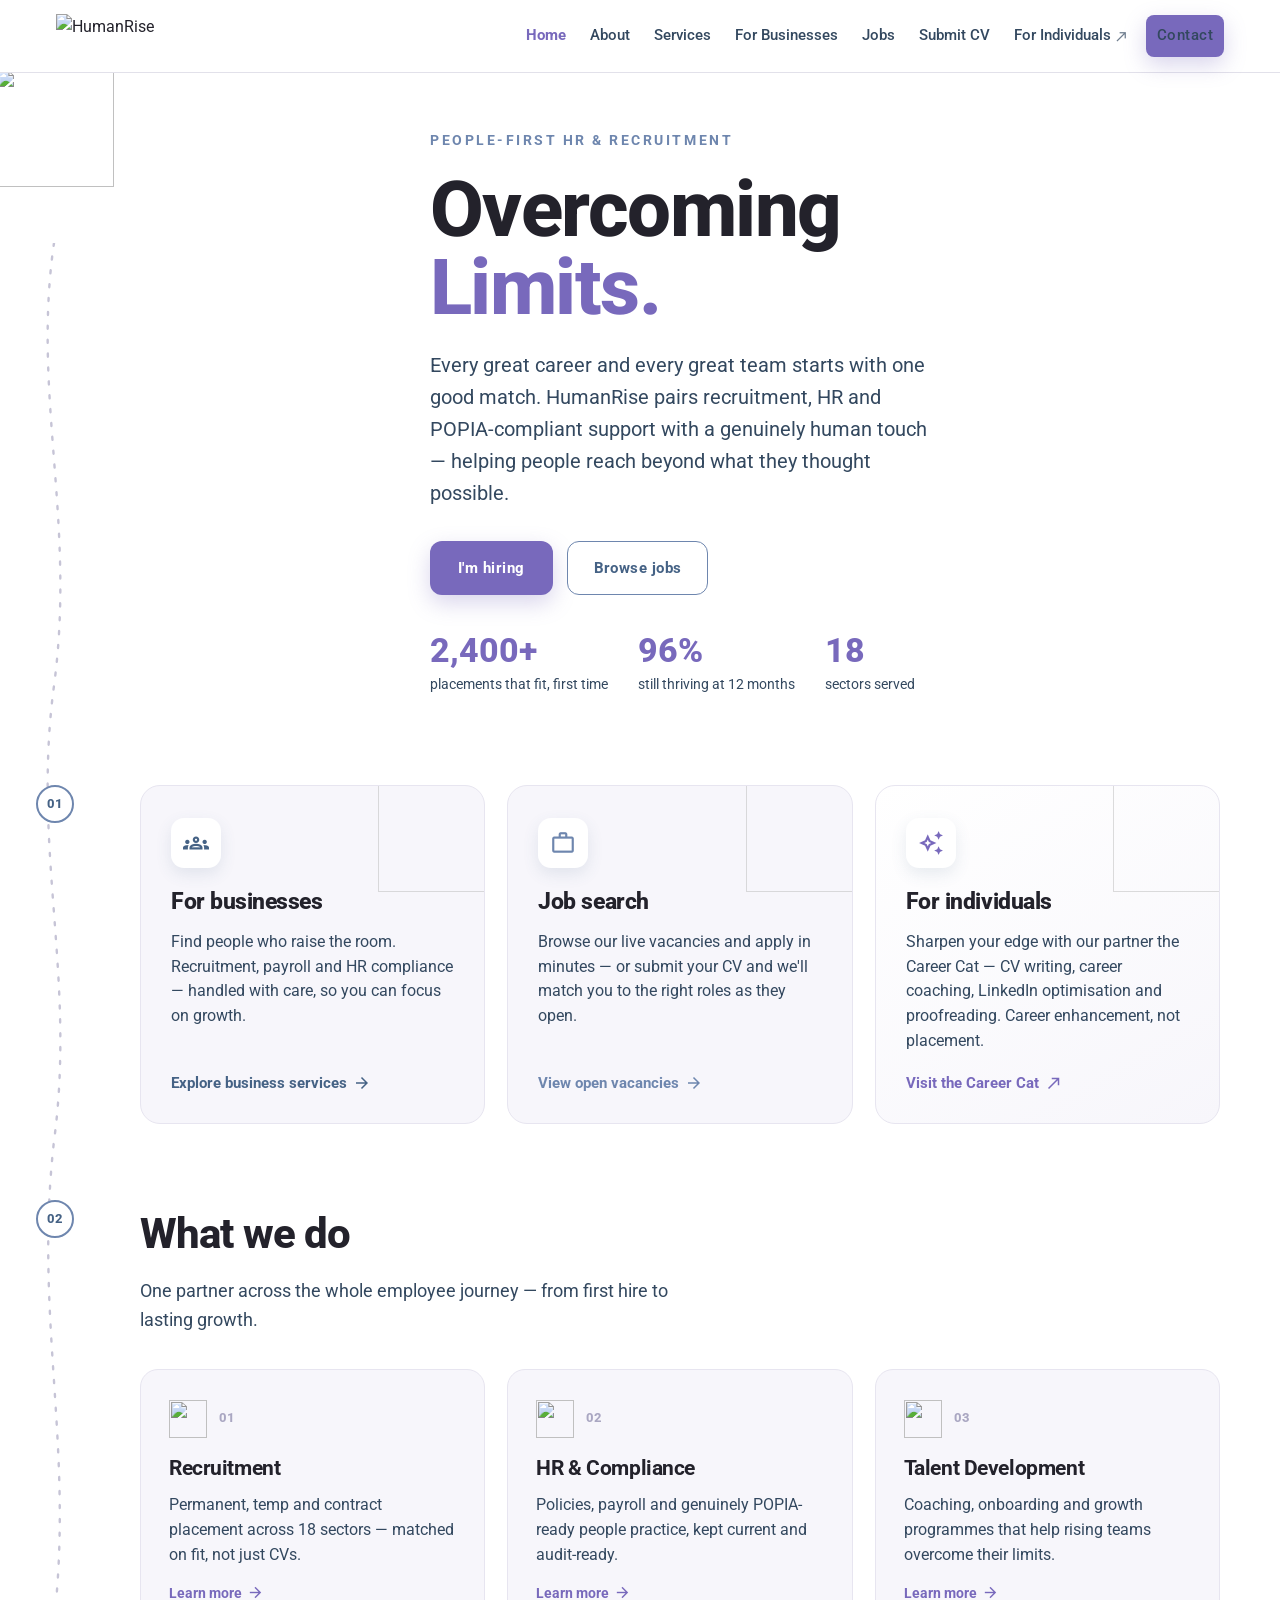
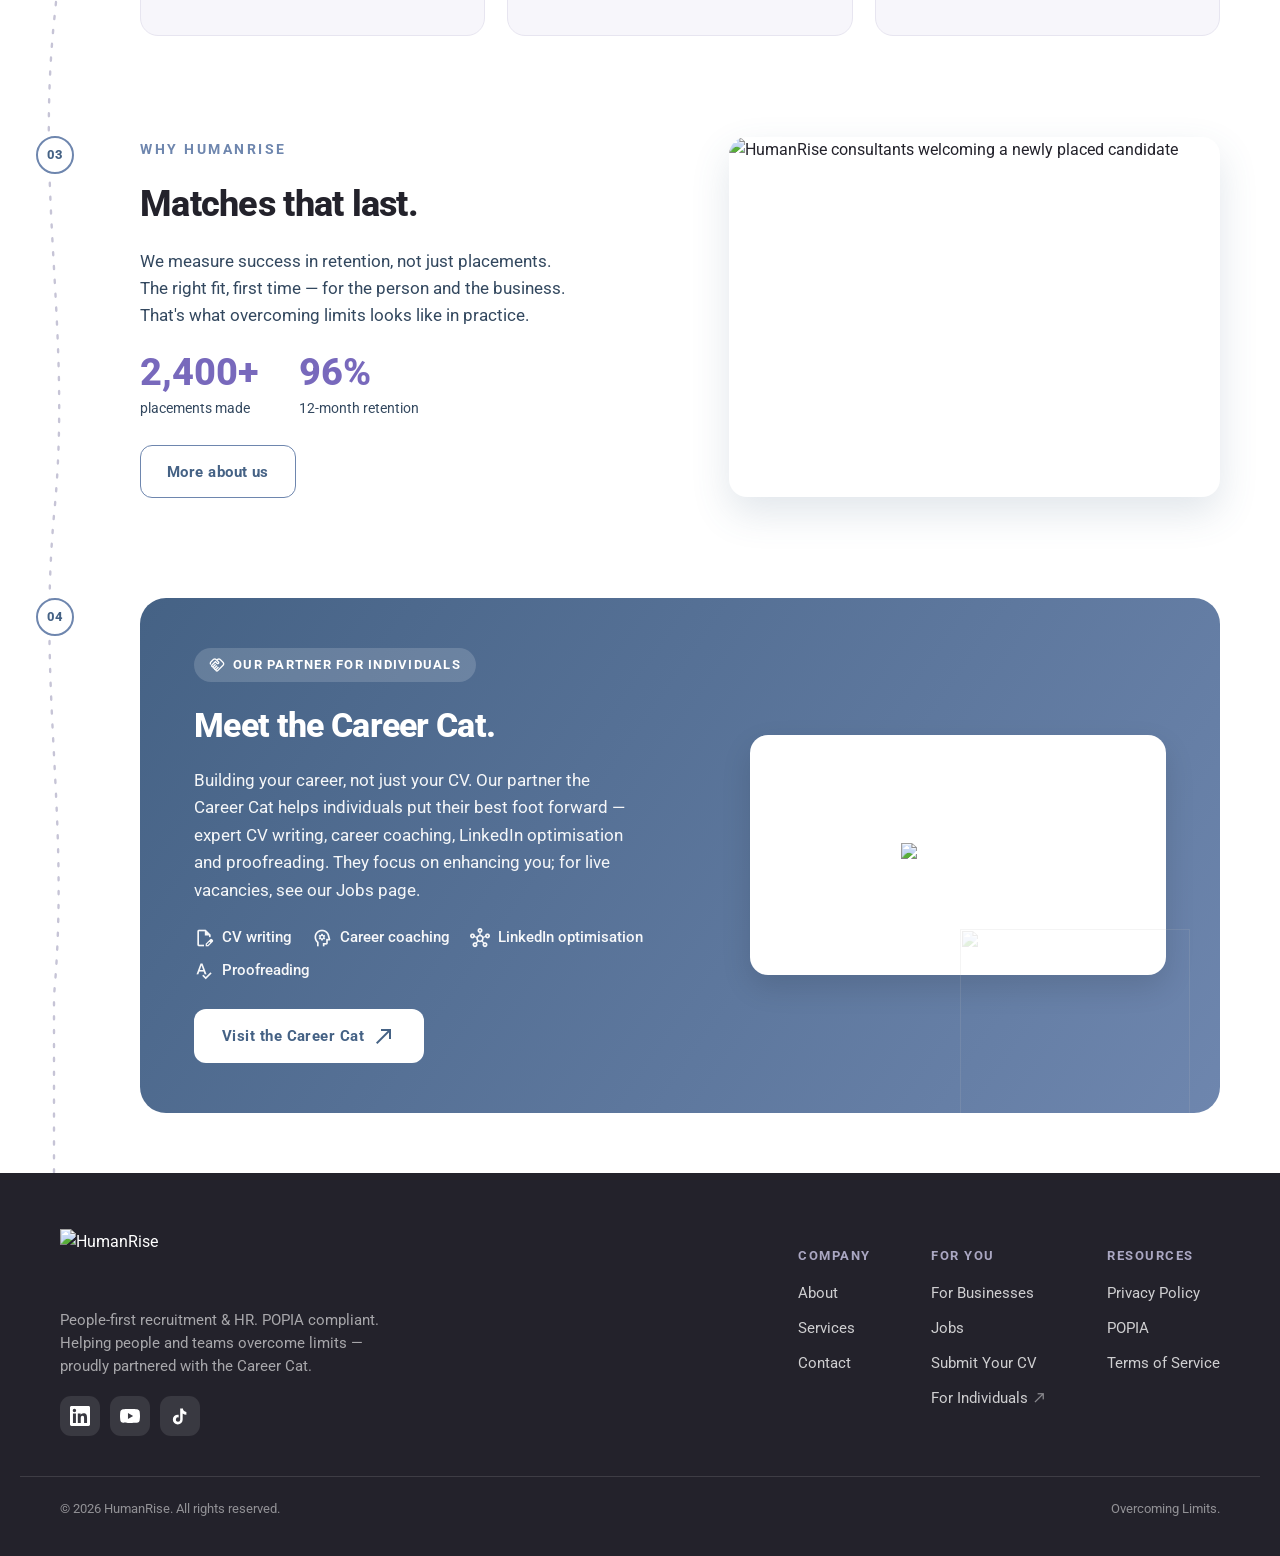
==== index.html @ ef615856 "Add files via upload" ====
<!DOCTYPE html>
<html lang="en">
<head>
<meta charset="utf-8" />
<meta name="viewport" content="width=device-width, initial-scale=1.0" />
<title>HumanRise | Overcoming Limits — People-first HR & Recruitment</title>
<meta name="description" content="HumanRise pairs recruitment, HR and POPIA-compliant support with a human touch. For businesses hiring and individuals growing their careers." />
<link rel="preconnect" href="https://fonts.googleapis.com" />
<link rel="preconnect" href="https://fonts.gstatic.com" crossorigin />
<link href="https://fonts.googleapis.com/css2?family=Roboto:wght@300;400;500;700;900&display=swap" rel="stylesheet" />
<link href="https://fonts.googleapis.com/css2?family=Material+Symbols+Outlined:opsz,wght,FILL,GRAD@24,400,0,0&display=swap" rel="stylesheet" />
<link rel="stylesheet" href="hr-styles.css" />
</head>
<body>
<header class="nav">
  <div class="nav-inner">
    <a class="brand" href="index.html" aria-label="HumanRise home"><img src="assets/hr-logo.png" alt="HumanRise" /></a>
    <nav class="nav-links">
      <a href="index.html" class="active">Home</a>
      <a href="about.html">About</a>
      <a href="services.html">Services</a>
      <a href="business.html">For Businesses</a>
      <a href="jobs.html">Jobs</a>
      <a href="submit-cv.html">Submit CV</a>
      <a href="https://careercat.co.za" target="_blank" rel="noopener" class="ext">For Individuals<span class="material-symbols-outlined">north_east</span></a>
      <a href="contact.html" class="btn btn-primary btn-sm nav-cta">Contact</a>
    </nav>
    <button class="hamburger" aria-label="Open menu" onclick="document.getElementById('mmenu').classList.add('open')"><span class="material-symbols-outlined">menu</span></button>
  </div>
</header>
<div class="mobile-menu" id="mmenu" onclick="if(event.target===this)this.classList.remove('open')">
  <div class="sheet">
    <button class="close" aria-label="Close menu" onclick="document.getElementById('mmenu').classList.remove('open')"><span class="material-symbols-outlined">close</span></button>
    <a href="index.html" class="active">Home</a>
    <a href="about.html">About</a>
    <a href="services.html">Services</a>
    <a href="business.html">For Businesses</a>
    <a href="jobs.html">Jobs</a>
    <a href="submit-cv.html">Submit CV</a>
    <a href="https://careercat.co.za" target="_blank" rel="noopener" class="ext">For Individuals <span class="material-symbols-outlined">north_east</span></a>
    <a href="contact.html" class="btn btn-primary" style="margin-top:12px;justify-content:center">Contact</a>
  </div>
</div>
<div class="page">
  <svg class="trail" viewBox="0 0 80 2000" preserveAspectRatio="none" aria-hidden="true">
    <path d="M40 0 C 18 120, 62 220, 40 350 C 18 480, 62 580, 40 710 C 20 850, 60 950, 40 1090 C 22 1230, 58 1340, 40 1480 C 24 1620, 56 1720, 40 1860 L40 2000" />
  </svg>
  <section class="hero">
    <img class="hero-star" src="assets/star-purple.png" alt="" aria-hidden="true" />
    <div class="wrap lead">
      <span class="eyebrow">People-first HR &amp; Recruitment</span>
      <h1>Overcoming<br /><span class="accent">Limits.</span></h1>
      <p class="sub">Every great career and every great team starts with one good match. HumanRise pairs recruitment, HR and POPIA-compliant support with a genuinely human touch — helping people reach beyond what they thought possible.</p>
      <div class="actions">
        <a href="business.html" class="btn btn-primary">I'm hiring</a>
        <a href="jobs.html" class="btn btn-ghost">Browse jobs</a>
      </div>
      <div class="trust">
        <div class="stat"><div class="n">2,400+</div><div class="l">placements that fit, first time</div></div>
        <div class="stat"><div class="n">96%</div><div class="l">still thriving at 12 months</div></div>
        <div class="stat"><div class="n">18</div><div class="l">sectors served</div></div>
      </div>
    </div>
  </section>
  <section class="paths">
    <div class="marker">01</div>
    <div class="wrap">
      <div class="paths-grid">
        <div class="path biz">
          <img class="star-bg" src="assets/star-faint.png" alt="" aria-hidden="true" />
          <div class="ic"><span class="material-symbols-outlined" style="color:var(--deep)">groups</span></div>
          <h3>For businesses</h3>
          <p>Find people who raise the room. Recruitment, payroll and HR compliance — handled with care, so you can focus on growth.</p>
          <a href="business.html" class="go">Explore business services <span class="material-symbols-outlined">arrow_forward</span></a>
        </div>
        <div class="path jobs">
          <img class="star-bg" src="assets/star-faint.png" alt="" aria-hidden="true" />
          <div class="ic"><span class="material-symbols-outlined" style="color:var(--slate)">work</span></div>
          <h3>Job search</h3>
          <p>Browse our live vacancies and apply in minutes — or submit your CV and we'll match you to the right roles as they open.</p>
          <a href="jobs.html" class="go">View open vacancies <span class="material-symbols-outlined">arrow_forward</span></a>
        </div>
        <div class="path ind">
          <img class="star-bg" src="assets/star-faint.png" alt="" aria-hidden="true" />
          <div class="ic"><span class="material-symbols-outlined" style="color:var(--purple)">auto_awesome</span></div>
          <h3>For individuals</h3>
          <p>Sharpen your edge with our partner the Career Cat — CV writing, career coaching, LinkedIn optimisation and proofreading. Career enhancement, not placement.</p>
          <a href="https://careercat.co.za" target="_blank" rel="noopener" class="go">Visit the Career Cat <span class="material-symbols-outlined">north_east</span></a>
        </div>
      </div>
    </div>
  </section>
  <section class="services">
    <div class="marker">02</div>
    <div class="wrap">
      <div class="sec-head"><h2>What we do</h2><p>One partner across the whole employee journey — from first hire to lasting growth.</p></div>
      <div class="svc-grid">
        <div class="svc"><div class="top"><img src="assets/star-purple.png" alt="" /><span class="num">01</span></div><h3>Recruitment</h3><p>Permanent, temp and contract placement across 18 sectors — matched on fit, not just CVs.</p><a class="more" href="services.html">Learn more <span class="material-symbols-outlined">arrow_forward</span></a></div>
        <div class="svc"><div class="top"><img src="assets/star-slate.png" alt="" /><span class="num">02</span></div><h3>HR &amp; Compliance</h3><p>Policies, payroll and genuinely POPIA-ready people practice, kept current and audit-ready.</p><a class="more" href="services.html">Learn more <span class="material-symbols-outlined">arrow_forward</span></a></div>
        <div class="svc"><div class="top"><img src="assets/star-deep.png" alt="" /><span class="num">03</span></div><h3>Talent Development</h3><p>Coaching, onboarding and growth programmes that help rising teams overcome their limits.</p><a class="more" href="services.html">Learn more <span class="material-symbols-outlined">arrow_forward</span></a></div>
      </div>
    </div>
  </section>
  <section class="proof">
    <div class="marker">03</div>
    <div class="wrap">
      <div class="proof-grid">
        <div>
          <span class="eyebrow">Why HumanRise</span>
          <h2 style="margin-top:14px">Matches that last.</h2>
          <p>We measure success in retention, not just placements. The right fit, first time — for the person and the business. That's what overcoming limits looks like in practice.</p>
          <div class="nums"><div><div class="n">2,400+</div><div class="l">placements made</div></div><div><div class="n">96%</div><div class="l">12-month retention</div></div></div>
          <div style="margin-top:26px"><a href="about.html" class="btn btn-ghost">More about us</a></div>
        </div>
        <img class="media-img" src="assets/team-1.jpg" alt="HumanRise consultants welcoming a newly placed candidate" />
      </div>
    </div>
  </section>
  <section class="partner">
    <div class="marker">04</div>
    <div class="wrap">
      <div class="partner-card">
        <img class="bg-star" src="assets/star-white.png" alt="" aria-hidden="true" />
        <div class="inner">
          <span class="kicker"><span class="material-symbols-outlined" style="font-size:16px">handshake</span> Our partner for individuals</span>
          <h2>Meet the Career Cat.</h2>
          <p class="body">Building your career, not just your CV. Our partner the Career Cat helps individuals put their best foot forward — expert CV writing, career coaching, LinkedIn optimisation and proofreading. They focus on enhancing you; for live vacancies, see our Jobs page.</p>
          <div class="feats">
            <span class="feat"><span class="material-symbols-outlined">edit_document</span> CV writing</span>
            <span class="feat"><span class="material-symbols-outlined">psychology</span> Career coaching</span>
            <span class="feat"><span class="material-symbols-outlined">hub</span> LinkedIn optimisation</span>
            <span class="feat"><span class="material-symbols-outlined">spellcheck</span> Proofreading</span>
          </div>
          <a href="https://careercat.co.za" target="_blank" rel="noopener" class="btn btn-light">Visit the Career Cat <span class="material-symbols-outlined">north_east</span></a>
        </div>
        <div class="cat-logo-card"><img src="assets/careercat-logo.png" alt="the Career Cat" /></div>
      </div>
    </div>
  </section>
</div>
<footer class="site">
  <div class="foot-grid">
    <div class="foot-brand">
      <img src="assets/hr-logo-white.png" alt="HumanRise" />
      <p>People-first recruitment &amp; HR. POPIA compliant. Helping people and teams overcome limits — proudly partnered with the Career Cat.</p>
      <div class="socials">
        <a href="https://www.linkedin.com/company/humanriseza/" target="_blank" rel="noopener" aria-label="LinkedIn"><svg viewBox="0 0 24 24" aria-hidden="true"><path d="M20.45 20.45h-3.56v-5.57c0-1.33-.03-3.04-1.85-3.04-1.86 0-2.14 1.45-2.14 2.94v5.67H9.35V9h3.41v1.56h.05c.48-.9 1.64-1.85 3.37-1.85 3.6 0 4.27 2.37 4.27 5.46v6.28zM5.34 7.43a2.07 2.07 0 1 1 0-4.14 2.07 2.07 0 0 1 0 4.14zM7.12 20.45H3.56V9h3.56v11.45zM22.23 0H1.77C.79 0 0 .77 0 1.73v20.54C0 23.23.79 24 1.77 24h20.46c.98 0 1.77-.77 1.77-1.73V1.73C24 .77 23.21 0 22.23 0z"/></svg></a>
        <a href="https://www.youtube.com/@HumanRiseZA" target="_blank" rel="noopener" aria-label="YouTube"><svg viewBox="0 0 24 24" aria-hidden="true"><path d="M23.5 6.2a3.02 3.02 0 0 0-2.12-2.14C19.5 3.55 12 3.55 12 3.55s-7.5 0-9.38.51A3.02 3.02 0 0 0 .5 6.2 31.4 31.4 0 0 0 0 12a31.4 31.4 0 0 0 .5 5.8 3.02 3.02 0 0 0 2.12 2.14c1.88.51 9.38.51 9.38.51s7.5 0 9.38-.51a3.02 3.02 0 0 0 2.12-2.14A31.4 31.4 0 0 0 24 12a31.4 31.4 0 0 0-.5-5.8zM9.55 15.57V8.43L15.82 12l-6.27 3.57z"/></svg></a>
        <a href="https://www.tiktok.com/@humanriseza" target="_blank" rel="noopener" aria-label="TikTok"><svg viewBox="0 0 24 24" aria-hidden="true"><path d="M16.6 5.82a4.28 4.28 0 0 1-1.07-2.82h-3.29v13.4a2.59 2.59 0 0 1-2.59 2.5 2.59 2.59 0 1 1 .73-5.08v-3.34a5.92 5.92 0 0 0-1.06-.09 5.9 5.9 0 1 0 5.9 5.9V8.99a7.57 7.57 0 0 0 4.43 1.42V7.13a4.28 4.28 0 0 1-3.05-1.31z"/></svg></a>
      </div>
    </div>
    <div class="foot-cols">
      <div class="col"><h4>Company</h4><a href="about.html">About</a><a href="services.html">Services</a><a href="contact.html">Contact</a></div>
      <div class="col"><h4>For you</h4><a href="business.html">For Businesses</a><a href="jobs.html">Jobs</a><a href="submit-cv.html">Submit Your CV</a><a href="https://careercat.co.za" target="_blank" rel="noopener">For Individuals <span class="material-symbols-outlined">north_east</span></a></div>
      <div class="col"><h4>Resources</h4><a href="#">Privacy Policy</a><a href="#">POPIA</a><a href="#">Terms of Service</a></div>
    </div>
  </div>
  <div class="foot-bottom"><span>© 2026 HumanRise. All rights reserved.</span><span>Overcoming Limits.</span></div>
</footer>
</body>
</html>
---- hr-styles.css ----
/* ===========================================================
   HumanRise — shared site styles
   Brand palette from HumanRise Colour Palette.pdf
   =========================================================== */
:root{
  --white:#FFFFFF;
  --lav:#8E8AAE;
  --purple:#7869BC;     /* primary */
  --slate:#6E86AE;
  --deep:#456285;
  --ink:#23222B;
  --deep700:#33485F;
  --lav050:#F7F6FB;
  --lav100:#E7E5F0;
  --lav200:#C6C4D6;
  --lav300:#AAA7C2;
  --sky:#F4F7FA;
  --line:#E2E1EA;
  --maxw:1240px;
  --gutter:120px;
  --rail:54px;
}
*{box-sizing:border-box;}
html{scroll-behavior:smooth;}
body{margin:0;background:var(--white);color:var(--ink);
  font-family:'Roboto',system-ui,-apple-system,sans-serif;
  -webkit-font-smoothing:antialiased;line-height:1.6;}
.material-symbols-outlined{font-variation-settings:'FILL' 0,'wght' 400,'GRAD' 0,'opsz' 24;}
a{color:inherit;text-decoration:none;}
h1,h2,h3{margin:0;letter-spacing:-0.02em;text-wrap:balance;}
p{margin:0;}
img{display:block;max-width:100%;}

/* ---------- buttons ---------- */
.btn{display:inline-flex;align-items:center;gap:8px;border:none;cursor:pointer;white-space:nowrap;
  font-family:'Roboto';font-weight:700;font-size:15px;letter-spacing:.03em;
  padding:15px 28px;border-radius:12px;transition:transform .15s ease,box-shadow .2s ease,background .2s ease;}
.btn:active{transform:scale(.97);}
.btn-primary{background:var(--purple);color:#fff;box-shadow:0 8px 22px rgba(120,105,188,.28);}
.btn-primary:hover{background:#6a5bb0;box-shadow:0 12px 28px rgba(120,105,188,.36);}
.btn-ghost{background:#fff;color:var(--deep);border:1.6px solid var(--slate);padding:13.4px 26px;}
.btn-ghost:hover{background:var(--lav050);}
.btn-light{background:#fff;color:var(--deep);}
.btn-light:hover{box-shadow:0 12px 28px rgba(0,0,0,.18);}
.btn-sm{padding:11px 20px;font-size:13.5px;border-radius:10px;}

/* ---------- top nav ---------- */
header.nav{position:sticky;top:0;z-index:50;background:rgba(255,255,255,.9);
  backdrop-filter:blur(12px);border-bottom:1px solid var(--line);}
.nav-inner{max-width:var(--maxw);margin:0 auto;padding:14px 36px;
  display:flex;align-items:center;justify-content:space-between;gap:18px;}
.brand img{height:44px;width:auto;}
.nav-links{display:flex;align-items:center;gap:2px;}
.nav-links a{padding:9px 11px;border-radius:8px;font-size:14.5px;font-weight:500;
  color:var(--deep700);transition:background .15s,color .15s;white-space:nowrap;}
.nav-links a:hover{background:var(--lav050);color:var(--purple);}
.nav-links a.active{color:var(--purple);font-weight:700;}
.nav-links a.ext{display:inline-flex;align-items:center;gap:3px;}
.nav-links a.ext .material-symbols-outlined{font-size:15px;opacity:.7;}
.nav-cta{margin-left:4px;}
.hamburger{display:none;background:none;border:none;cursor:pointer;color:var(--deep);
  width:44px;height:44px;align-items:center;justify-content:center;}
.hamburger .material-symbols-outlined{font-size:30px;}

/* ---------- mobile menu ---------- */
.mobile-menu{display:none;}

/* ---------- shared layout ---------- */
.wrap{max-width:var(--maxw);margin:0 auto;padding-left:var(--gutter);padding-right:40px;}
.wrap-c{max-width:var(--maxw);margin:0 auto;padding:0 40px;}
.eyebrow{font-size:14px;font-weight:700;letter-spacing:.18em;text-transform:uppercase;color:var(--slate);}
section{position:relative;z-index:1;}
.ph{border-radius:18px;background:var(--sky);border:1px dashed var(--lav200);
  display:flex;flex-direction:column;align-items:center;justify-content:center;gap:8px;
  color:var(--lav300);font-size:12.5px;letter-spacing:.14em;text-transform:uppercase;font-weight:600;min-height:300px;}
.ph .material-symbols-outlined{font-size:34px;}

/* ---------- home: rising trail ---------- */
.page{position:relative;overflow:hidden;}
.trail{position:absolute;left:calc(var(--rail) - 40px);top:170px;width:80px;height:calc(100% - 170px);
  z-index:0;pointer-events:none;}
.trail path{stroke:var(--lav200);stroke-width:2.4;fill:none;stroke-linecap:round;stroke-dasharray:2 9;}
.marker{position:absolute;left:calc(var(--rail) - 18px);width:38px;height:38px;border-radius:50%;
  background:#fff;border:2px solid var(--slate);display:flex;align-items:center;justify-content:center;
  font-size:13px;font-weight:800;color:var(--deep);z-index:2;}

/* ---------- home hero ---------- */
.hero{padding:54px 0 60px;}
.hero .lead{max-width:660px;}
.hero h1{font-size:78px;line-height:1.0;font-weight:800;margin:18px 0 22px;}
.hero h1 .accent{color:var(--purple);}
.hero-star{position:absolute;left:calc(var(--rail) - 58px);top:-4px;width:118px;height:118px;z-index:2;}
.hero p.sub{font-size:20px;line-height:1.6;color:var(--deep700);max-width:560px;margin-bottom:32px;}
.hero .actions{display:flex;flex-wrap:wrap;gap:14px;}
.hero .trust{display:flex;gap:30px;margin-top:38px;flex-wrap:wrap;}
.hero .trust .stat .n{font-size:34px;font-weight:800;color:var(--purple);line-height:1;}
.hero .trust .stat .l{font-size:14px;color:var(--deep700);margin-top:6px;}

/* ---------- home: 3 path boxes ---------- */
.paths{padding:30px 0 26px;}
.paths-grid{display:grid;grid-template-columns:repeat(3,1fr);gap:22px;}
.path{border-radius:20px;padding:32px 30px 28px;position:relative;overflow:hidden;
  border:1px solid var(--lav100);background:var(--lav050);display:flex;flex-direction:column;
  transition:transform .25s ease,box-shadow .25s ease;}
.path:hover{transform:translateY(-5px);box-shadow:0 16px 36px rgba(69,98,133,.13);}
.path .star-bg{position:absolute;right:-22px;top:-22px;width:128px;height:128px;opacity:.55;}
.path .ic{width:50px;height:50px;border-radius:13px;background:#fff;display:flex;align-items:center;
  justify-content:center;box-shadow:0 6px 16px rgba(69,98,133,.12);margin-bottom:16px;position:relative;}
.path .ic .material-symbols-outlined{font-size:26px;}
.path h3{font-size:23px;font-weight:800;margin-bottom:9px;position:relative;}
.path p{font-size:15.5px;color:var(--deep700);margin-bottom:18px;position:relative;flex:1;}
.path .go{font-size:14.5px;font-weight:700;display:inline-flex;align-items:center;gap:6px;position:relative;}
.path .go .material-symbols-outlined{font-size:18px;}
.path.biz .go{color:var(--deep);}
.path.jobs .go{color:var(--slate);}
.path.ind .go{color:var(--purple);}
.path.ind{background:linear-gradient(150deg,#fff,var(--lav050));}

/* ---------- section heading ---------- */
.sec-head{margin-bottom:34px;}
.sec-head h2{font-size:42px;font-weight:800;}
.sec-head p{font-size:18px;color:var(--deep700);margin-top:10px;max-width:560px;}
.sec-head.center{text-align:center;}
.sec-head.center p{margin-left:auto;margin-right:auto;}

/* ---------- services cards ---------- */
.services{padding:50px 0;}
.svc-grid{display:grid;grid-template-columns:repeat(3,1fr);gap:22px;}
.svc{background:var(--lav050);border:1px solid var(--lav100);border-radius:18px;padding:30px 28px;
  transition:transform .25s ease,box-shadow .25s ease;}
.svc:hover{transform:translateY(-5px);box-shadow:0 16px 36px rgba(69,98,133,.13);}
.svc .top{display:flex;align-items:center;gap:12px;margin-bottom:14px;}
.svc .top img{width:38px;height:38px;}
.svc .top .num{font-size:13px;font-weight:800;color:var(--lav300);}
.svc h3{font-size:21px;font-weight:700;margin-bottom:8px;}
.svc p{font-size:15.5px;color:var(--deep700);}
.svc a.more{display:inline-flex;align-items:center;gap:5px;margin-top:14px;font-size:14px;font-weight:700;color:var(--purple);}
.svc a.more .material-symbols-outlined{font-size:17px;}

/* ---------- proof ---------- */
.proof{padding:50px 0;}
.proof-grid{display:grid;grid-template-columns:1.05fr 0.95fr;gap:46px;align-items:center;}
.proof h2{font-size:36px;font-weight:800;margin-bottom:14px;}
.proof p{font-size:17px;color:var(--deep700);max-width:440px;margin-bottom:24px;}
.proof .nums{display:flex;gap:40px;}
.proof .nums .n{font-size:38px;font-weight:800;color:var(--purple);line-height:1;}
.proof .nums .l{font-size:14px;color:var(--deep700);margin-top:6px;}

/* ---------- CareerCat partner band ---------- */
.partner{padding:50px 0 60px;}
.partner-card{display:grid;grid-template-columns:1.1fr 0.9fr;gap:48px;align-items:center;
  background:linear-gradient(125deg,var(--deep),var(--slate));border-radius:26px;padding:50px 54px;
  color:#fff;position:relative;overflow:hidden;}
.partner-card .bg-star{position:absolute;right:30px;bottom:-46px;width:230px;height:230px;opacity:.16;}
.partner-card .inner{position:relative;}
.partner .kicker{display:inline-flex;align-items:center;gap:8px;background:rgba(255,255,255,.16);
  padding:7px 15px;border-radius:999px;font-size:12.5px;font-weight:700;letter-spacing:.1em;
  text-transform:uppercase;margin-bottom:16px;}
.partner h2{font-size:34px;font-weight:800;margin-bottom:14px;}
.partner p.body{font-size:17px;line-height:1.62;opacity:.94;max-width:440px;margin-bottom:22px;}
.partner .feats{display:flex;flex-wrap:wrap;gap:10px 20px;margin-bottom:26px;}
.partner .feat{display:flex;align-items:center;gap:8px;font-size:14.5px;font-weight:500;opacity:.95;}
.partner .feat .material-symbols-outlined{font-size:20px;}
.cat-preview{background:rgba(255,255,255,.1);border:1px solid rgba(255,255,255,.18);border-radius:18px;
  min-height:240px;display:flex;flex-direction:column;align-items:center;justify-content:center;gap:10px;
  color:rgba(255,255,255,.85);}
.cat-preview .material-symbols-outlined{font-size:40px;}
.cat-preview .pill{font-size:12px;letter-spacing:.14em;text-transform:uppercase;font-weight:600;opacity:.8;}

/* ---------- inner-page hero ---------- */
.page-hero{background:var(--lav050);border-bottom:1px solid var(--lav100);padding:60px 0 56px;position:relative;overflow:hidden;}
.page-hero .bg-star{position:absolute;right:-30px;top:-40px;width:260px;height:260px;opacity:.5;pointer-events:none;}
.page-hero .crumb{font-size:13px;font-weight:600;letter-spacing:.04em;color:var(--lav300);margin-bottom:14px;}
.page-hero .crumb a:hover{color:var(--purple);}
.page-hero h1{font-size:54px;line-height:1.05;font-weight:800;max-width:780px;margin-bottom:16px;}
.page-hero h1 .accent{color:var(--purple);}
.page-hero p{font-size:19px;color:var(--deep700);max-width:620px;}
.page-hero .actions{display:flex;flex-wrap:wrap;gap:14px;margin-top:26px;}

/* generic section spacing for inner pages */
.block{padding:62px 0;}
.block.alt{background:var(--lav050);}
.lede{font-size:20px;line-height:1.7;color:var(--deep700);max-width:760px;}

/* feature list (two-col text) */
.feature-row{display:grid;grid-template-columns:1fr 1fr;gap:50px;align-items:center;}
.feature-row.rev .txt{order:2;}
.feature-row h2{font-size:34px;font-weight:800;margin-bottom:14px;}
.feature-row p{font-size:16.5px;color:var(--deep700);margin-bottom:14px;}
.ul-check{list-style:none;padding:0;margin:10px 0 0;}
.ul-check li{display:flex;gap:10px;align-items:flex-start;font-size:16px;color:var(--deep700);margin-bottom:12px;}
.ul-check li .material-symbols-outlined{color:var(--purple);font-size:22px;flex:none;}

/* iframe wrapper for Placement Partner */
.pp-frame-wrap{background:#fff;border:1px solid var(--lav100);border-radius:18px;overflow:hidden;
  box-shadow:0 10px 30px rgba(69,98,133,.08);}
.pp-frame-wrap iframe{display:block;width:100%;border:0;min-height:900px;}
.pp-note{display:flex;gap:12px;align-items:flex-start;background:var(--sky);border:1px solid var(--lav100);
  border-radius:14px;padding:16px 18px;font-size:14px;color:var(--deep700);margin-bottom:26px;}
.pp-note .material-symbols-outlined{color:var(--slate);font-size:22px;flex:none;}
.pp-note code{background:#fff;border:1px solid var(--lav100);border-radius:6px;padding:1px 6px;font-size:12.5px;color:var(--deep);}

/* steps */
.steps{display:grid;grid-template-columns:repeat(3,1fr);gap:22px;}
.step{background:#fff;border:1px solid var(--lav100);border-radius:16px;padding:26px 26px;}
.step .n{width:38px;height:38px;border-radius:50%;background:var(--purple);color:#fff;display:flex;
  align-items:center;justify-content:center;font-weight:800;font-size:15px;margin-bottom:14px;}
.step h3{font-size:19px;font-weight:700;margin-bottom:7px;}
.step p{font-size:15px;color:var(--deep700);}

/* contact form */
.contact-grid{display:grid;grid-template-columns:0.9fr 1.1fr;gap:50px;align-items:start;}
.field{margin-bottom:18px;}
.field label{display:block;font-size:13.5px;font-weight:600;color:var(--deep);margin-bottom:7px;letter-spacing:.01em;}
.field input,.field textarea,.field select{width:100%;font-family:'Roboto';font-size:15px;color:var(--ink);
  padding:13px 15px;border:1.5px solid var(--lav200);border-radius:11px;background:#fff;transition:border .15s,box-shadow .15s;}
.field input:focus,.field textarea:focus,.field select:focus{outline:none;border-color:var(--purple);box-shadow:0 0 0 3px rgba(120,105,188,.15);}
.field textarea{min-height:130px;resize:vertical;}
.contact-info .row{display:flex;gap:14px;align-items:flex-start;margin-bottom:22px;}
.contact-info .row .ic{width:46px;height:46px;border-radius:12px;background:var(--lav050);border:1px solid var(--lav100);
  display:flex;align-items:center;justify-content:center;color:var(--purple);flex:none;}
.contact-info .row h4{font-size:16px;font-weight:700;margin-bottom:3px;}
.contact-info .row p{font-size:15px;color:var(--deep700);}

/* CTA band */
.cta-band{background:var(--purple);color:#fff;border-radius:26px;padding:50px 54px;text-align:center;position:relative;overflow:hidden;}
.cta-band .bg-star{position:absolute;left:50%;top:50%;transform:translate(-50%,-50%);width:420px;height:420px;opacity:.12;}
.cta-band h2{font-size:38px;font-weight:800;margin-bottom:12px;position:relative;}
.cta-band p{font-size:18px;opacity:.92;max-width:540px;margin:0 auto 26px;position:relative;}
.cta-band .actions{display:flex;gap:14px;justify-content:center;flex-wrap:wrap;position:relative;}

/* ---------- footer ---------- */
footer.site{background:var(--ink);color:#fff;padding:56px 0 36px;position:relative;z-index:1;}
.foot-grid{max-width:var(--maxw);margin:0 auto;padding:0 40px;
  display:flex;justify-content:space-between;gap:40px;flex-wrap:wrap;margin-bottom:40px;}
.foot-brand{max-width:320px;}
.foot-brand img{height:64px;margin-bottom:16px;}
.foot-brand p{color:rgba(255,255,255,.6);font-size:14.5px;}
.foot-cols{display:flex;gap:60px;flex-wrap:wrap;}
.foot-cols .col h4{font-size:13px;font-weight:700;letter-spacing:.12em;text-transform:uppercase;color:var(--lav300);margin-bottom:14px;}
.foot-cols .col a{display:block;font-size:15px;color:rgba(255,255,255,.78);margin-bottom:11px;}
.foot-cols .col a:hover{color:#fff;}
.foot-cols .col a .material-symbols-outlined{font-size:15px;vertical-align:-2px;opacity:.6;}
.foot-bottom{max-width:var(--maxw);margin:0 auto;padding:22px 40px 0;border-top:1px solid rgba(255,255,255,.12);
  font-size:13px;color:rgba(255,255,255,.5);display:flex;justify-content:space-between;gap:16px;flex-wrap:wrap;}

/* ---------- responsive ---------- */
@media (max-width:1180px){
  :root{--gutter:64px;}
  .hero h1{font-size:64px;}
  .nav-links a{padding:9px 9px;font-size:14px;}
}
@media (max-width:1040px){
  .paths-grid{grid-template-columns:1fr;}
  .nav-links{display:none;}
  .hamburger{display:inline-flex;}
}
@media (max-width:860px){
  :root{--gutter:24px;}
  .trail,.marker,.hero-star{display:none;}
  .nav-inner{padding:12px 20px;}
  .wrap{padding-right:24px;}
  .hero{padding:38px 0 46px;}
  .hero h1{font-size:44px;}
  .hero p.sub{font-size:18px;}
  .svc-grid,.proof-grid,.partner-card,.feature-row,.steps,.contact-grid{grid-template-columns:1fr;}
  .feature-row.rev .txt{order:0;}
  .partner-card{padding:38px 28px;}
  .partner-card .bg-star{display:none;}
  .page-hero h1{font-size:38px;}
  .sec-head h2{font-size:30px;}
  .cta-band{padding:40px 26px;}
  .cta-band h2{font-size:30px;}
  .block{padding:46px 0;}
}
.mobile-menu.open{display:block;position:fixed;inset:0;z-index:60;background:rgba(35,34,43,.4);}
.mobile-menu .sheet{position:absolute;top:0;right:0;width:80%;max-width:330px;height:100%;
  background:#fff;padding:22px 20px;display:flex;flex-direction:column;gap:2px;overflow-y:auto;
  box-shadow:-10px 0 40px rgba(0,0,0,.2);}
.mobile-menu .sheet .close{align-self:flex-end;background:none;border:none;cursor:pointer;color:var(--deep);width:44px;height:44px;}
.mobile-menu .sheet .close .material-symbols-outlined{font-size:28px;}
.mobile-menu .sheet a{padding:13px 12px;border-radius:10px;font-size:16.5px;font-weight:600;color:var(--deep700);}
.mobile-menu .sheet a.active{color:var(--purple);background:var(--lav050);}
.mobile-menu .sheet a.ext .material-symbols-outlined{font-size:18px;vertical-align:-3px;opacity:.7;}

/* ---------- core service tiles ---------- */
.tiles{display:grid;grid-template-columns:repeat(4,1fr);gap:18px;}
.tile{border-radius:18px;padding:26px 24px;color:#fff;min-height:200px;display:flex;flex-direction:column;
  justify-content:flex-end;position:relative;overflow:hidden;transition:transform .25s ease,box-shadow .25s ease;}
.tile:hover{transform:translateY(-5px);box-shadow:0 18px 38px rgba(69,98,133,.22);}
.tile .ti{position:absolute;top:22px;left:24px;}
.tile .ti .material-symbols-outlined{font-size:38px;opacity:.92;}
.tile h3{font-size:19px;font-weight:800;letter-spacing:.01em;line-height:1.15;margin-bottom:8px;}
.tile p{font-size:14px;line-height:1.5;opacity:.95;}
.tile.t-recruit{background:var(--purple);}
.tile.t-psych{background:var(--deep);}
.tile.t-skills{background:var(--slate);}
.tile.t-culture{background:var(--lav);}

/* ---------- training courses ---------- */
.courses-grid{display:grid;grid-template-columns:repeat(3,1fr);gap:22px;}
.course{background:#fff;border:1px solid var(--lav100);border-radius:18px;padding:28px 26px;display:flex;
  flex-direction:column;transition:transform .25s ease,box-shadow .25s ease;}
.course:hover{transform:translateY(-5px);box-shadow:0 16px 36px rgba(69,98,133,.13);}
.course .badge{display:inline-flex;align-items:center;gap:6px;align-self:flex-start;background:var(--lav050);
  border:1px solid var(--lav100);color:var(--purple);font-size:11px;font-weight:700;letter-spacing:.06em;
  text-transform:uppercase;padding:5px 11px;border-radius:999px;margin-bottom:14px;}
.course .badge .material-symbols-outlined{font-size:14px;}
.course h3{font-size:19px;font-weight:800;margin-bottom:9px;}
.course p{font-size:14.5px;color:var(--deep700);margin-bottom:14px;flex:1;}
.course .for{font-size:13px;color:var(--slate);font-weight:600;border-top:1px solid var(--lav100);padding-top:12px;}
.register-line{display:flex;flex-wrap:wrap;align-items:center;gap:14px;justify-content:center;text-align:center;
  background:var(--lav050);border:1px solid var(--lav100);border-radius:16px;padding:22px 26px;margin-top:30px;}
.register-line .material-symbols-outlined{color:var(--purple);vertical-align:-5px;margin-right:4px;}
.register-line a{color:var(--purple);font-weight:700;}

/* ---------- socials ---------- */
.socials{display:flex;gap:10px;margin-top:18px;}
.socials a{width:40px;height:40px;border-radius:11px;background:rgba(255,255,255,.1);display:flex;
  align-items:center;justify-content:center;color:#fff;transition:background .15s ease,transform .15s ease;}
.socials a:hover{background:var(--purple);transform:translateY(-2px);}
.socials a svg{width:20px;height:20px;fill:currentColor;display:block;}
.socials.light a{background:var(--lav050);border:1px solid var(--lav100);color:var(--purple);}
.socials.light a:hover{background:var(--purple);color:#fff;}

@media (max-width:980px){.tiles{grid-template-columns:1fr 1fr;}}
@media (max-width:860px){.courses-grid{grid-template-columns:1fr;}.tiles{grid-template-columns:1fr 1fr;}}

/* ---------- real imagery ---------- */
.media-img{width:100%;height:360px;object-fit:cover;border-radius:18px;display:block;
  box-shadow:0 16px 38px rgba(69,98,133,.16);}
.cat-logo-card{background:#fff;border-radius:18px;min-height:240px;display:flex;align-items:center;
  justify-content:center;padding:32px;box-shadow:0 12px 30px rgba(0,0,0,.12);}
.cat-logo-card img{max-width:78%;max-height:180px;object-fit:contain;display:block;}
@media (max-width:860px){.media-img{height:260px;}}
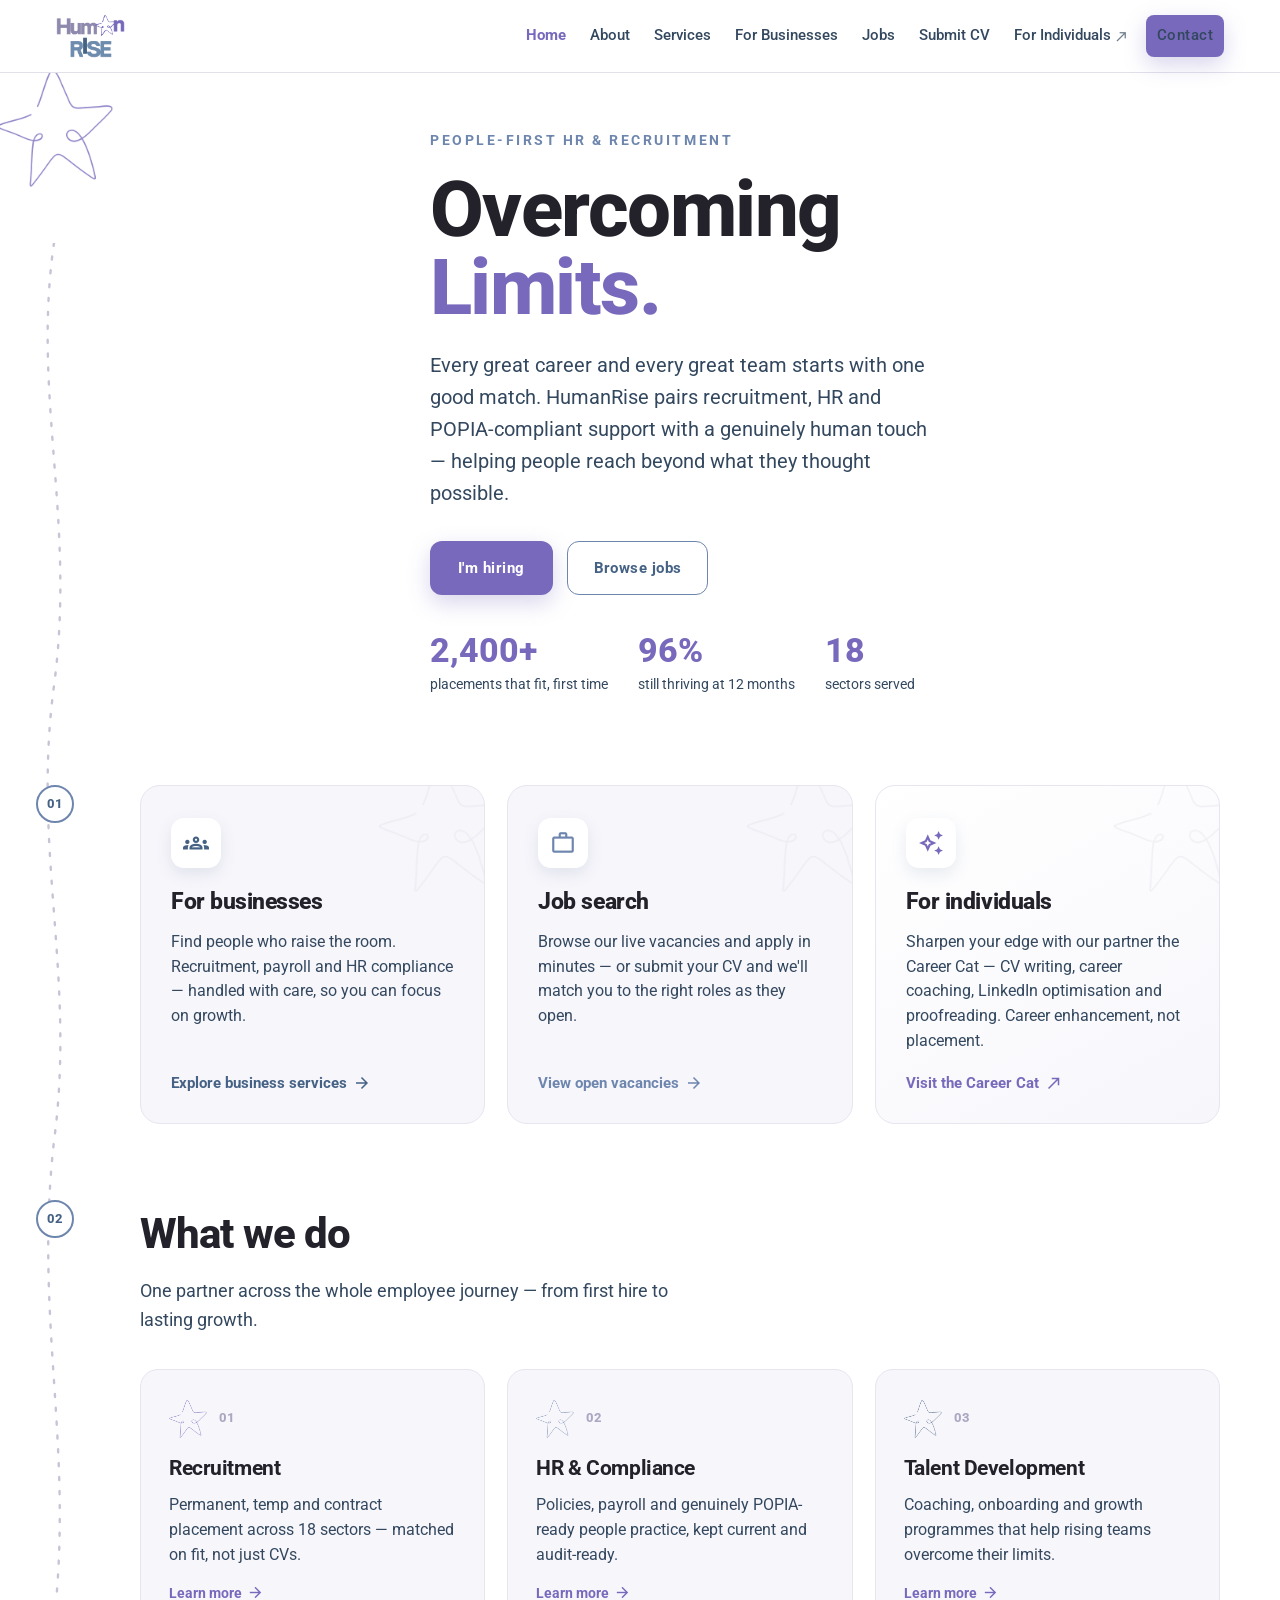
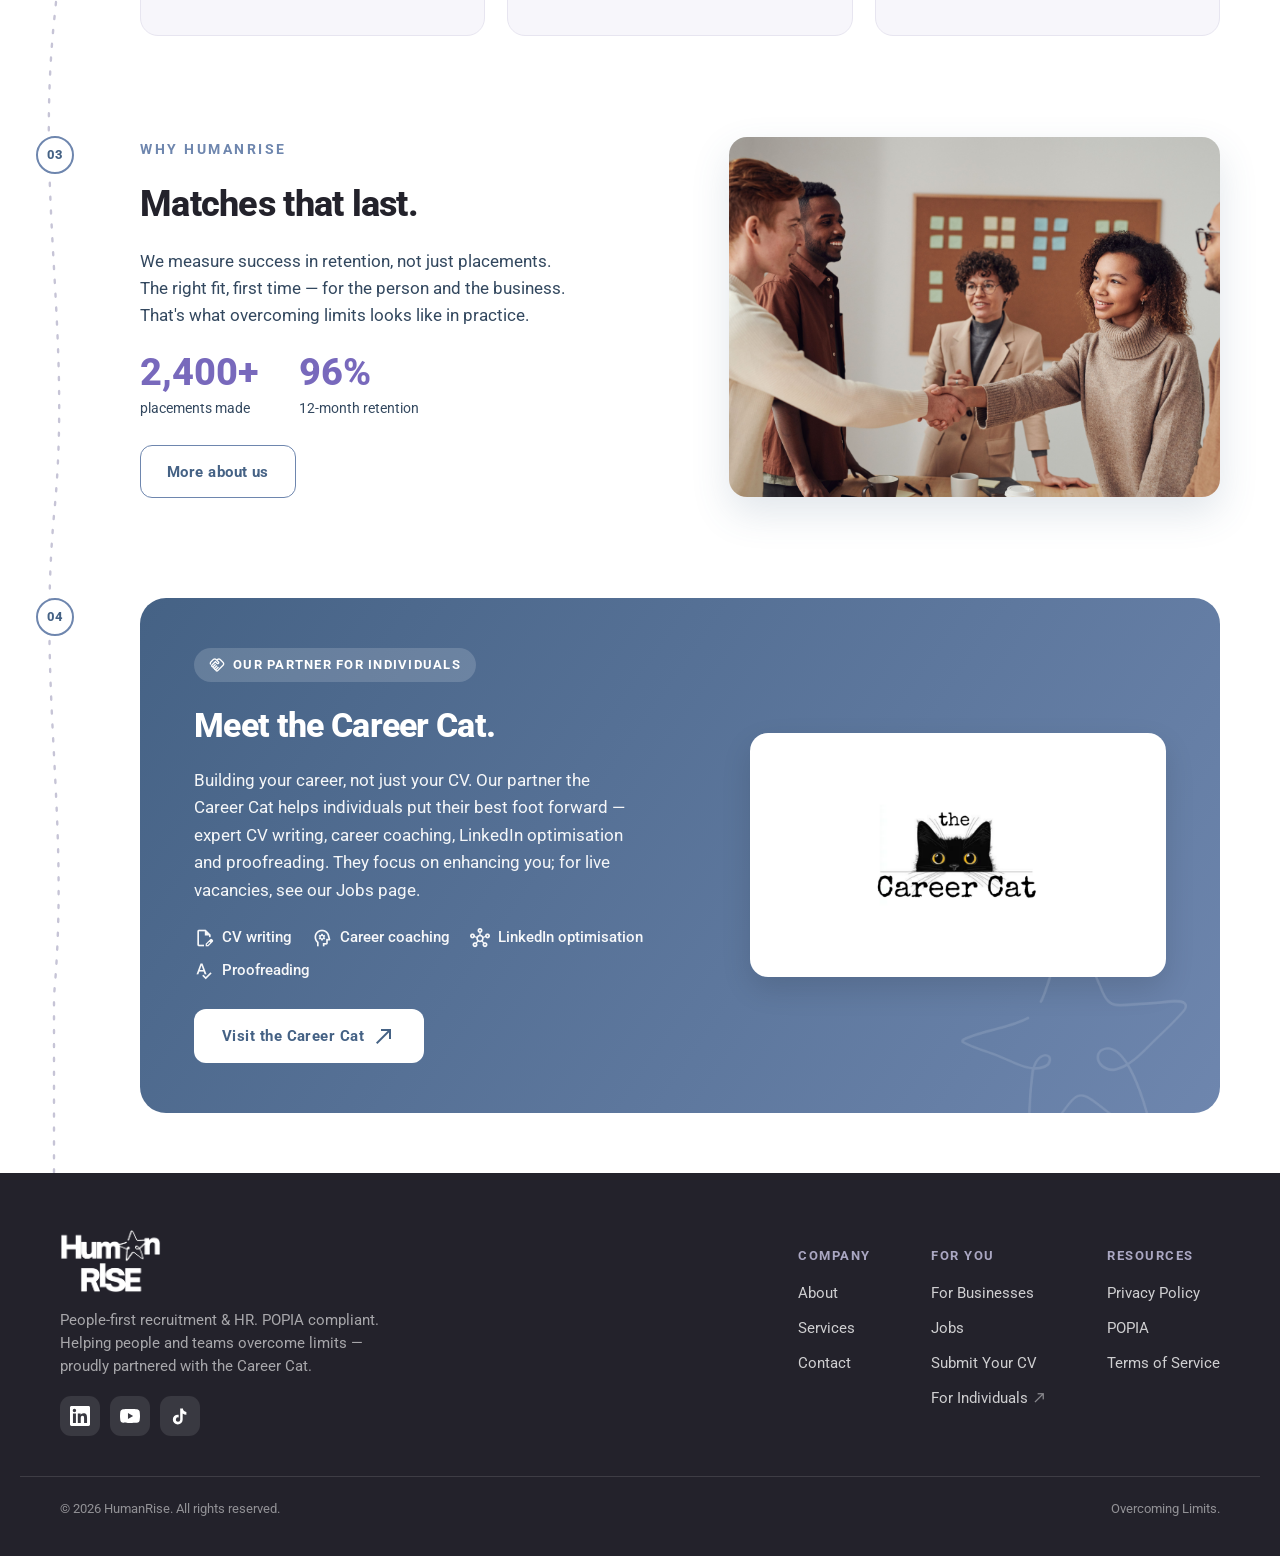
==== commit 625f2587: "Fix image paths to reference Brand_Assets/ folder https://claude.ai/code/session_01Cj3ANcDGbFVoSLNnb" ====
--- a/index.html
+++ b/index.html
@@ -14,7 +14,7 @@
 <body>
 <header class="nav">
   <div class="nav-inner">
-    <a class="brand" href="index.html" aria-label="HumanRise home"><img src="assets/hr-logo.png" alt="HumanRise" /></a>
+    <a class="brand" href="index.html" aria-label="HumanRise home"><img src="Brand_Assets/hr-logo.png" alt="HumanRise" /></a>
     <nav class="nav-links">
       <a href="index.html" class="active">Home</a>
       <a href="about.html">About</a>
@@ -46,7 +46,7 @@
     <path d="M40 0 C 18 120, 62 220, 40 350 C 18 480, 62 580, 40 710 C 20 850, 60 950, 40 1090 C 22 1230, 58 1340, 40 1480 C 24 1620, 56 1720, 40 1860 L40 2000" />
   </svg>
   <section class="hero">
-    <img class="hero-star" src="assets/star-purple.png" alt="" aria-hidden="true" />
+    <img class="hero-star" src="Brand_Assets/star-purple.png" alt="" aria-hidden="true" />
     <div class="wrap lead">
       <span class="eyebrow">People-first HR &amp; Recruitment</span>
       <h1>Overcoming<br /><span class="accent">Limits.</span></h1>
@@ -67,21 +67,21 @@
     <div class="wrap">
       <div class="paths-grid">
         <div class="path biz">
-          <img class="star-bg" src="assets/star-faint.png" alt="" aria-hidden="true" />
+          <img class="star-bg" src="Brand_Assets/star-faint.png" alt="" aria-hidden="true" />
           <div class="ic"><span class="material-symbols-outlined" style="color:var(--deep)">groups</span></div>
           <h3>For businesses</h3>
           <p>Find people who raise the room. Recruitment, payroll and HR compliance — handled with care, so you can focus on growth.</p>
           <a href="business.html" class="go">Explore business services <span class="material-symbols-outlined">arrow_forward</span></a>
         </div>
         <div class="path jobs">
-          <img class="star-bg" src="assets/star-faint.png" alt="" aria-hidden="true" />
+          <img class="star-bg" src="Brand_Assets/star-faint.png" alt="" aria-hidden="true" />
           <div class="ic"><span class="material-symbols-outlined" style="color:var(--slate)">work</span></div>
           <h3>Job search</h3>
           <p>Browse our live vacancies and apply in minutes — or submit your CV and we'll match you to the right roles as they open.</p>
           <a href="jobs.html" class="go">View open vacancies <span class="material-symbols-outlined">arrow_forward</span></a>
         </div>
         <div class="path ind">
-          <img class="star-bg" src="assets/star-faint.png" alt="" aria-hidden="true" />
+          <img class="star-bg" src="Brand_Assets/star-faint.png" alt="" aria-hidden="true" />
           <div class="ic"><span class="material-symbols-outlined" style="color:var(--purple)">auto_awesome</span></div>
           <h3>For individuals</h3>
           <p>Sharpen your edge with our partner the Career Cat — CV writing, career coaching, LinkedIn optimisation and proofreading. Career enhancement, not placement.</p>
@@ -95,9 +95,9 @@
     <div class="wrap">
       <div class="sec-head"><h2>What we do</h2><p>One partner across the whole employee journey — from first hire to lasting growth.</p></div>
       <div class="svc-grid">
-        <div class="svc"><div class="top"><img src="assets/star-purple.png" alt="" /><span class="num">01</span></div><h3>Recruitment</h3><p>Permanent, temp and contract placement across 18 sectors — matched on fit, not just CVs.</p><a class="more" href="services.html">Learn more <span class="material-symbols-outlined">arrow_forward</span></a></div>
-        <div class="svc"><div class="top"><img src="assets/star-slate.png" alt="" /><span class="num">02</span></div><h3>HR &amp; Compliance</h3><p>Policies, payroll and genuinely POPIA-ready people practice, kept current and audit-ready.</p><a class="more" href="services.html">Learn more <span class="material-symbols-outlined">arrow_forward</span></a></div>
-        <div class="svc"><div class="top"><img src="assets/star-deep.png" alt="" /><span class="num">03</span></div><h3>Talent Development</h3><p>Coaching, onboarding and growth programmes that help rising teams overcome their limits.</p><a class="more" href="services.html">Learn more <span class="material-symbols-outlined">arrow_forward</span></a></div>
+        <div class="svc"><div class="top"><img src="Brand_Assets/star-purple.png" alt="" /><span class="num">01</span></div><h3>Recruitment</h3><p>Permanent, temp and contract placement across 18 sectors — matched on fit, not just CVs.</p><a class="more" href="services.html">Learn more <span class="material-symbols-outlined">arrow_forward</span></a></div>
+        <div class="svc"><div class="top"><img src="Brand_Assets/star-slate.png" alt="" /><span class="num">02</span></div><h3>HR &amp; Compliance</h3><p>Policies, payroll and genuinely POPIA-ready people practice, kept current and audit-ready.</p><a class="more" href="services.html">Learn more <span class="material-symbols-outlined">arrow_forward</span></a></div>
+        <div class="svc"><div class="top"><img src="Brand_Assets/star-deep.png" alt="" /><span class="num">03</span></div><h3>Talent Development</h3><p>Coaching, onboarding and growth programmes that help rising teams overcome their limits.</p><a class="more" href="services.html">Learn more <span class="material-symbols-outlined">arrow_forward</span></a></div>
       </div>
     </div>
   </section>
@@ -112,7 +112,7 @@
           <div class="nums"><div><div class="n">2,400+</div><div class="l">placements made</div></div><div><div class="n">96%</div><div class="l">12-month retention</div></div></div>
           <div style="margin-top:26px"><a href="about.html" class="btn btn-ghost">More about us</a></div>
         </div>
-        <img class="media-img" src="assets/team-1.jpg" alt="HumanRise consultants welcoming a newly placed candidate" />
+        <img class="media-img" src="Brand_Assets/team-1.jpg" alt="HumanRise consultants welcoming a newly placed candidate" />
       </div>
     </div>
   </section>
@@ -120,7 +120,7 @@
     <div class="marker">04</div>
     <div class="wrap">
       <div class="partner-card">
-        <img class="bg-star" src="assets/star-white.png" alt="" aria-hidden="true" />
+        <img class="bg-star" src="Brand_Assets/star-white.png" alt="" aria-hidden="true" />
         <div class="inner">
           <span class="kicker"><span class="material-symbols-outlined" style="font-size:16px">handshake</span> Our partner for individuals</span>
           <h2>Meet the Career Cat.</h2>
@@ -133,7 +133,7 @@
           </div>
           <a href="https://careercat.co.za" target="_blank" rel="noopener" class="btn btn-light">Visit the Career Cat <span class="material-symbols-outlined">north_east</span></a>
         </div>
-        <div class="cat-logo-card"><img src="assets/careercat-logo.png" alt="the Career Cat" /></div>
+        <div class="cat-logo-card"><img src="Brand_Assets/careercat-logo.png" alt="the Career Cat" /></div>
       </div>
     </div>
   </section>
@@ -141,7 +141,7 @@
 <footer class="site">
   <div class="foot-grid">
     <div class="foot-brand">
-      <img src="assets/hr-logo-white.png" alt="HumanRise" />
+      <img src="Brand_Assets/hr-logo-white.png" alt="HumanRise" />
       <p>People-first recruitment &amp; HR. POPIA compliant. Helping people and teams overcome limits — proudly partnered with the Career Cat.</p>
       <div class="socials">
         <a href="https://www.linkedin.com/company/humanriseza/" target="_blank" rel="noopener" aria-label="LinkedIn"><svg viewBox="0 0 24 24" aria-hidden="true"><path d="M20.45 20.45h-3.56v-5.57c0-1.33-.03-3.04-1.85-3.04-1.86 0-2.14 1.45-2.14 2.94v5.67H9.35V9h3.41v1.56h.05c.48-.9 1.64-1.85 3.37-1.85 3.6 0 4.27 2.37 4.27 5.46v6.28zM5.34 7.43a2.07 2.07 0 1 1 0-4.14 2.07 2.07 0 0 1 0 4.14zM7.12 20.45H3.56V9h3.56v11.45zM22.23 0H1.77C.79 0 0 .77 0 1.73v20.54C0 23.23.79 24 1.77 24h20.46c.98 0 1.77-.77 1.77-1.73V1.73C24 .77 23.21 0 22.23 0z"/></svg></a>
